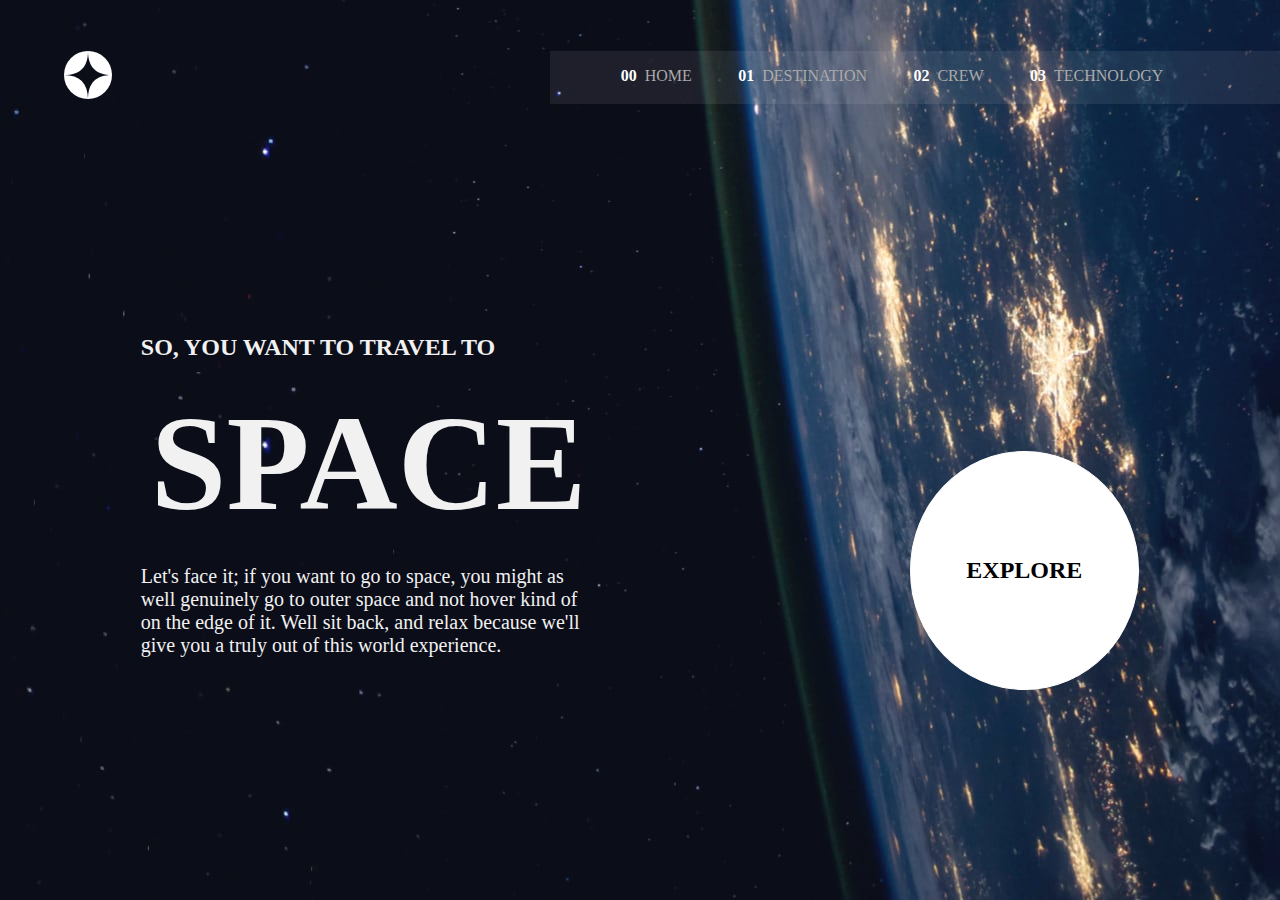
==== index.html @ 0bf23612 "nav spacing and padding issues fixed" ====
<!DOCTYPE html>
<html lang="en">
<head>
    <meta charset="UTF-8">
    <meta http-equiv="X-UA-Compatible" content="IE=edge">
    <meta name="viewport" content="width=device-width, initial-scale=1.0">
    <link rel="stylesheet" href="./Styles/home.css">
    <title>Space Tourism</title>
</head>
<body>
    <nav class="nav-container">
        <div class="nav-logo"><img src="./assets/images/shared/logo.svg" alt="" srcset=""></div>
        <div class="navbar">
            <div class="item-container">
                <div class="numbers-bold">00</div>
                <p class='nav-item'>HOME</p>
            </div>
            <div class="nav-spacer"></div>
            <div class="item-container">
                <div class="numbers-bold">01</div>
                <p class='nav-item'>DESTINATION</p>
            </div>
            <div class="nav-spacer"></div>
            <div class="item-container">
                <div class="numbers-bold">02</div>
                <p class='nav-item'>CREW</p>
            </div>
            <div class="nav-spacer"></div>
            <div class="item-container">
                <div class="numbers-bold">03</div>
                <P class='nav-item'>TECHNOLOGY</P>
            </div>
            <div class="nav-spacer"></div>
        </div>
    </nav>

    <div class="info-container">
        <div class="left-info-box">
            <h2 class="home-sub-header">SO, YOU WANT TO TRAVEL TO</h2>
            <h1 class="space-title">SPACE</h1>
            <p class="home-paragraph">
                Let's face it; if you want to go to space, you might as well 
                genuinely go to outer space and not hover kind of on the edge
                of it. Well sit back, and relax because we'll give you a 
                truly out of this world experience. 
            </p>
        </div>

        <div class="right-info-box">
            <div class="right-explorer-circle"><h2 class='explore'>EXPLORE</h2></div>
        </div>
    </div>
    
    <script src="./JS/app.js"></script>
</body>
</html>
---- Styles/home.css ----
* {
    margin: 0;
    padding: 0;
    box-sizing: border-box;
    color: #f1f1f1;
}

body {
    max-height: 100vh;
    background: url('../assets/images/home/background-home-desktop.jpg') no-repeat center center fixed;
    -webkit-background-size: cover;
    -moz-background-size: cover;
    -o-background-size: cover;
    background-size: cover;
}

.nav-container {
    width: 95%;
    margin: 51px auto 0 5%;
    display: flex;
    justify-content: space-between;
}

.nav-logo {
    cursor: pointer;
}

.navbar {
    width: 60%;
    display: flex;
    color: #f1f1f1;
    background-color: rgba(255,255,255,0.08);
    justify-content: center;
    align-items: center;
}

.item-container {
    display: flex;
    padding: 1rem 0;
    border-bottom: 3px solid transparent;
}

.item-container:hover {
    cursor: pointer;
    border-bottom: 3px solid #fff;
}

.numbers-bold {
    color: #fff;
    font-weight: bold;
    padding-right: .5rem;
}

.nav-item {
    color: #aaa;
}

.nav-spacer {
    padding-right: 2.9rem;
}

.info-container {
    width: 78%;
    margin: 18% auto 0 auto;
    display: flex;
    justify-content: space-between;
}

.left-info-box {
    max-width: 44.5%;
}

.space-title {
    margin: 1.5rem 0 1.5rem 10px;
    font-size: 8.5rem;
}

.home-paragraph {
    font-size: 20px;
}

.right-info-box {
    width: 23%;
    height: 23%;
    margin: 7.3125rem 0 0 0;
}

.right-explorer-circle {
    background-color: #fff;
    border: 1px solid #fff;
    border-radius: 50%;
    text-align: center;
    margin: auto;
}

.explore {
    color: #000;
    padding: 46% 11%;
}
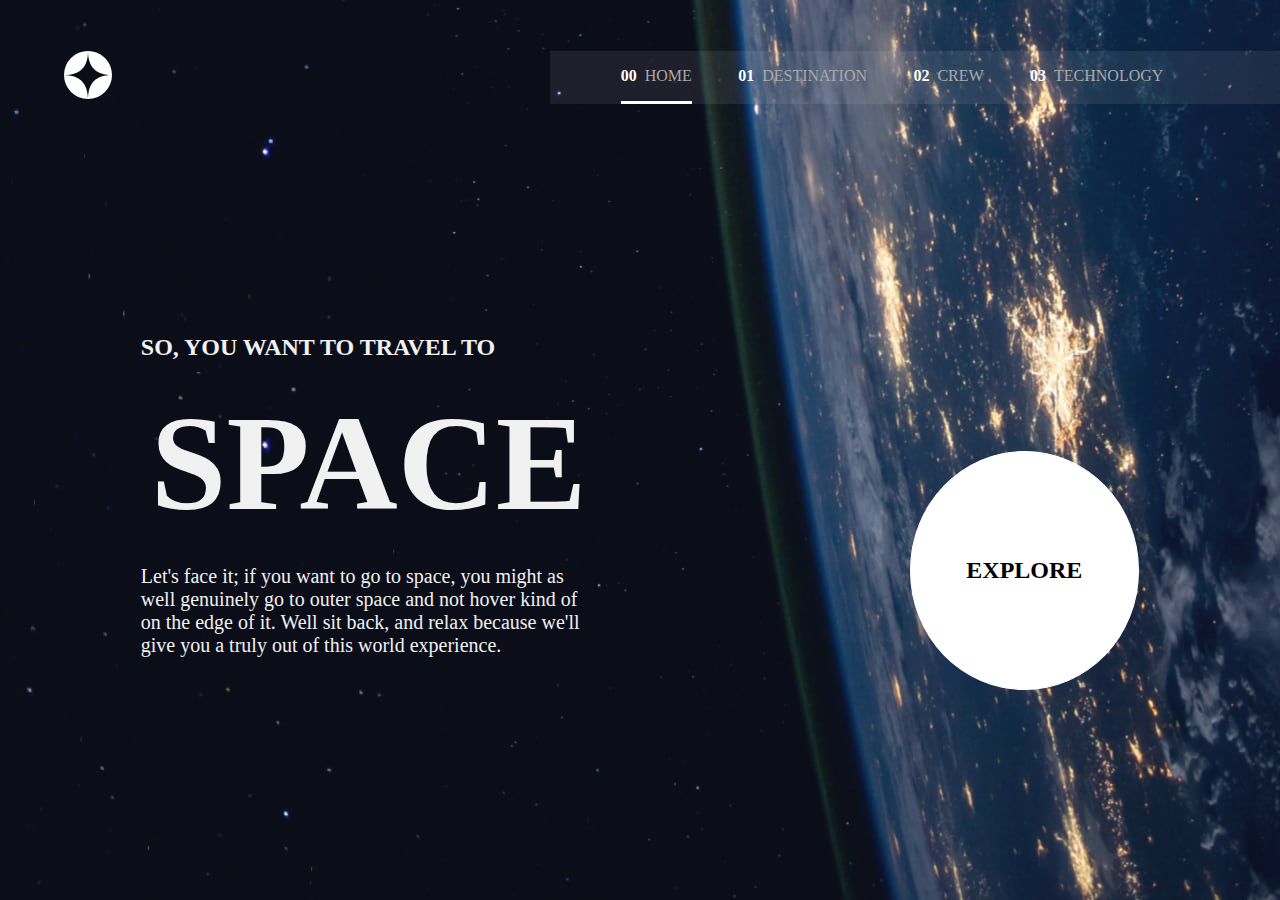
==== commit 936d904e: "crew.html semi-created and styled; page not dynamic" ====
--- a/index.html
+++ b/index.html
@@ -11,19 +11,19 @@
     <nav class="nav-container">
         <div class="nav-logo"><img src="./assets/images/shared/logo.svg" alt="" srcset=""></div>
         <div class="navbar">
-            <div class="item-container">
+            <div class="item-container current-page">
                 <div class="numbers-bold">00</div>
-                <p class='nav-item'>HOME</p>
+                <a href="./index.html"><p class='nav-item'>HOME</p></a>
             </div>
             <div class="nav-spacer"></div>
             <div class="item-container">
                 <div class="numbers-bold">01</div>
-                <p class='nav-item'>DESTINATION</p>
+                <a href="./destination.html"><p class='nav-item'>DESTINATION</p></a>
             </div>
             <div class="nav-spacer"></div>
             <div class="item-container">
                 <div class="numbers-bold">02</div>
-                <p class='nav-item'>CREW</p>
+                <a href="./crew.html"><p class='nav-item'>CREW</p></a>
             </div>
             <div class="nav-spacer"></div>
             <div class="item-container">
--- a/Styles/home.css
+++ b/Styles/home.css
@@ -45,10 +45,18 @@
     border-bottom: 3px solid #fff;
 }
 
+.current-page {
+    border-bottom: 3px solid #fff;   
+}
+
 .numbers-bold {
     color: #fff;
     font-weight: bold;
     padding-right: .5rem;
+}
+
+a {
+    text-decoration: none;
 }
 
 .nav-item {
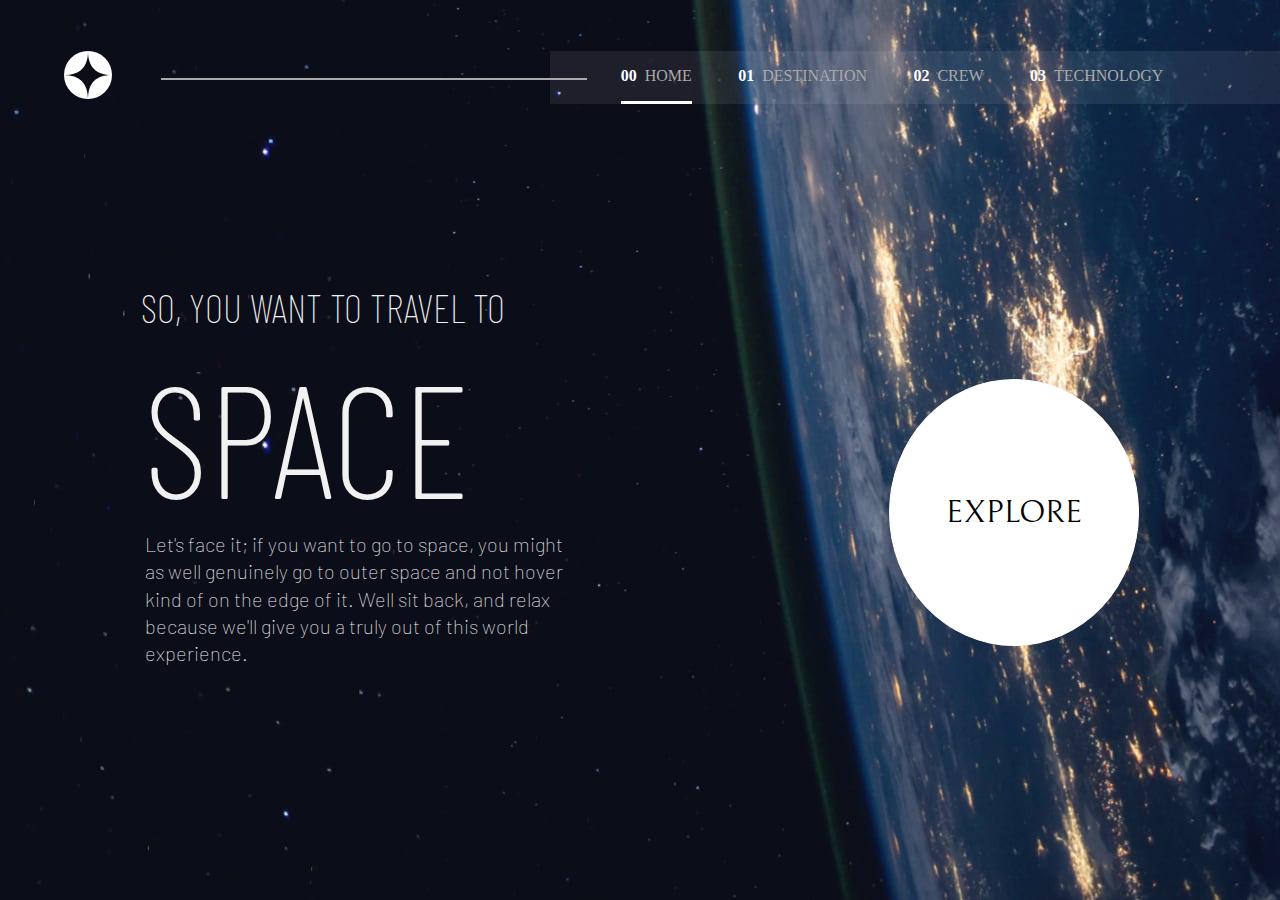
==== commit 42df718b: "desktop styling completed" ====
--- a/index.html
+++ b/index.html
@@ -4,32 +4,44 @@
     <meta charset="UTF-8">
     <meta http-equiv="X-UA-Compatible" content="IE=edge">
     <meta name="viewport" content="width=device-width, initial-scale=1.0">
+    <link href="https://fonts.googleapis.com/css2?family=Barlow&family=Barlow+Condensed&family=Bellefair&display=swap" rel="stylesheet">
+    <link rel="stylesheet" href="./Styles/fonts.css">
     <link rel="stylesheet" href="./Styles/home.css">
+    <link rel="stylesheet" href="./Styles/navbar.css">
     <title>Space Tourism</title>
 </head>
 <body>
     <nav class="nav-container">
-        <div class="nav-logo"><img src="./assets/images/shared/logo.svg" alt="" srcset=""></div>
+        <div class="nav-logo"><a href="./index.html"><img src="./assets/images/shared/logo.svg" alt="" srcset=""></a></div>
+        <div class="nav-line"></div>
         <div class="navbar">
-            <div class="item-container current-page">
-                <div class="numbers-bold">00</div>
-                <a href="./index.html"><p class='nav-item'>HOME</p></a>
-            </div>
+            <a href="./index.html">
+                <div class="item-container current-page">
+                    <div class="numbers-bold">00</div>
+                    <a href="./index.html"><p class='nav-item'>HOME</p></a>
+                </div>
+            </a>
             <div class="nav-spacer"></div>
-            <div class="item-container">
-                <div class="numbers-bold">01</div>
-                <a href="./destination.html"><p class='nav-item'>DESTINATION</p></a>
-            </div>
+            <a href="./destination.html">
+                <div class="item-container">
+                    <div class="numbers-bold">01</div>
+                    <a href="./destination.html"><p class='nav-item'>DESTINATION</p></a>
+                </div>
+            </a>
             <div class="nav-spacer"></div>
-            <div class="item-container">
-                <div class="numbers-bold">02</div>
-                <a href="./crew.html"><p class='nav-item'>CREW</p></a>
-            </div>
+            <a href="./crew.html">
+                <div class="item-container">
+                    <div class="numbers-bold">02</div>
+                    <a href="./crew.html"><p class='nav-item'>CREW</p></a>
+                </div>
+            </a>
             <div class="nav-spacer"></div>
-            <div class="item-container">
-                <div class="numbers-bold">03</div>
-                <P class='nav-item'>TECHNOLOGY</P>
-            </div>
+            <a href="./tech.html">
+                <div class="item-container">
+                    <div class="numbers-bold">03</div>
+                    <a href="./tech.html"><P class='nav-item'>TECHNOLOGY</P></a>
+                </div>
+            </a>
             <div class="nav-spacer"></div>
         </div>
     </nav>
--- a/Styles/fonts.css
+++ b/Styles/fonts.css
@@ -0,0 +1,18 @@
+h2 {
+    font-family: 'Barlow Condensed', sans-serif;
+    font-style: normal;
+    font-weight: 100;
+}
+
+.space-title {
+    font-family: 'Barlow Condensed', sans-serif;
+    font-style: normal;
+    font-weight: 200;
+}
+
+.info,
+.home-paragraph {
+    font-family: 'Barlow', sans-serif;
+    font-weight: 100;
+    line-height: 1.7rem;
+}--- a/Styles/home.css
+++ b/Styles/home.css
@@ -69,7 +69,7 @@
 
 .info-container {
     width: 78%;
-    margin: 18% auto 0 auto;
+    margin: 14% auto 0 auto;
     display: flex;
     justify-content: space-between;
 }
@@ -79,18 +79,24 @@
 }
 
 .space-title {
-    margin: 1.5rem 0 1.5rem 10px;
-    font-size: 8.5rem;
+    margin: .5rem 0 0 3px;
+    font-size: 10rem;
+}
+
+.home-sub-header {
+    font-size: 2.5rem;
+    font-weight: 100;
 }
 
 .home-paragraph {
     font-size: 20px;
+    margin-left: 4px;
 }
 
 .right-info-box {
-    width: 23%;
-    height: 23%;
-    margin: 7.3125rem 0 0 0;
+    width: 250px;
+    height: 250px;
+    margin: 6rem 0 0 0;
 }
 
 .right-explorer-circle {
@@ -102,6 +108,10 @@
 }
 
 .explore {
+    padding: 46% 11%;
     color: #000;
-    padding: 46% 11%;
+    font-size: 2rem;
+    font-family: 'Bellefair', serif;
+    font-style: normal;
+    font-weight: 100;
 }--- a/Styles/navbar.css
+++ b/Styles/navbar.css
@@ -0,0 +1,72 @@
+* {
+    margin: 0;
+    padding: 0;
+    box-sizing: border-box;
+    color: #f1f1f1;
+}
+
+.nav-container {
+    width: 95%;
+    margin: 51px auto 0 5%;
+    display: flex;
+    justify-content: space-between;
+    position: relative;
+}
+
+.nav-logo {
+    cursor: pointer;
+}
+
+.nav-line {
+    position: absolute;
+    top: 51%;
+    left: 8%;
+    width: 426px;
+    height: 1px;
+    border: 1px solid #aaa;
+    z-index: 1;
+}
+
+.navbar {
+    width: 60%;
+    display: flex;
+    color: #f1f1f1;
+    background-color: rgba(255,255,255,0.08);
+    justify-content: center;
+    align-items: center;
+}
+
+.item-container {
+    display: flex;
+    padding: 1rem 0;
+    border-bottom: 3px solid transparent;
+}
+
+.item-container:hover {
+    cursor: pointer;
+    border-bottom: 3px solid #fff;
+    transition: all .2s ease-in;
+}
+
+.current-page {
+    border-bottom: 3px solid #fff; 
+    transition: all .2s ease-in;
+}
+
+.numbers-bold {
+    color: #fff;
+    font-weight: bold;
+    padding-right: .5rem;
+}
+
+a {
+    text-decoration: none;
+}
+
+.nav-item {
+    color: #aaa;
+}
+
+.nav-spacer {
+    padding-right: 2.9rem;
+}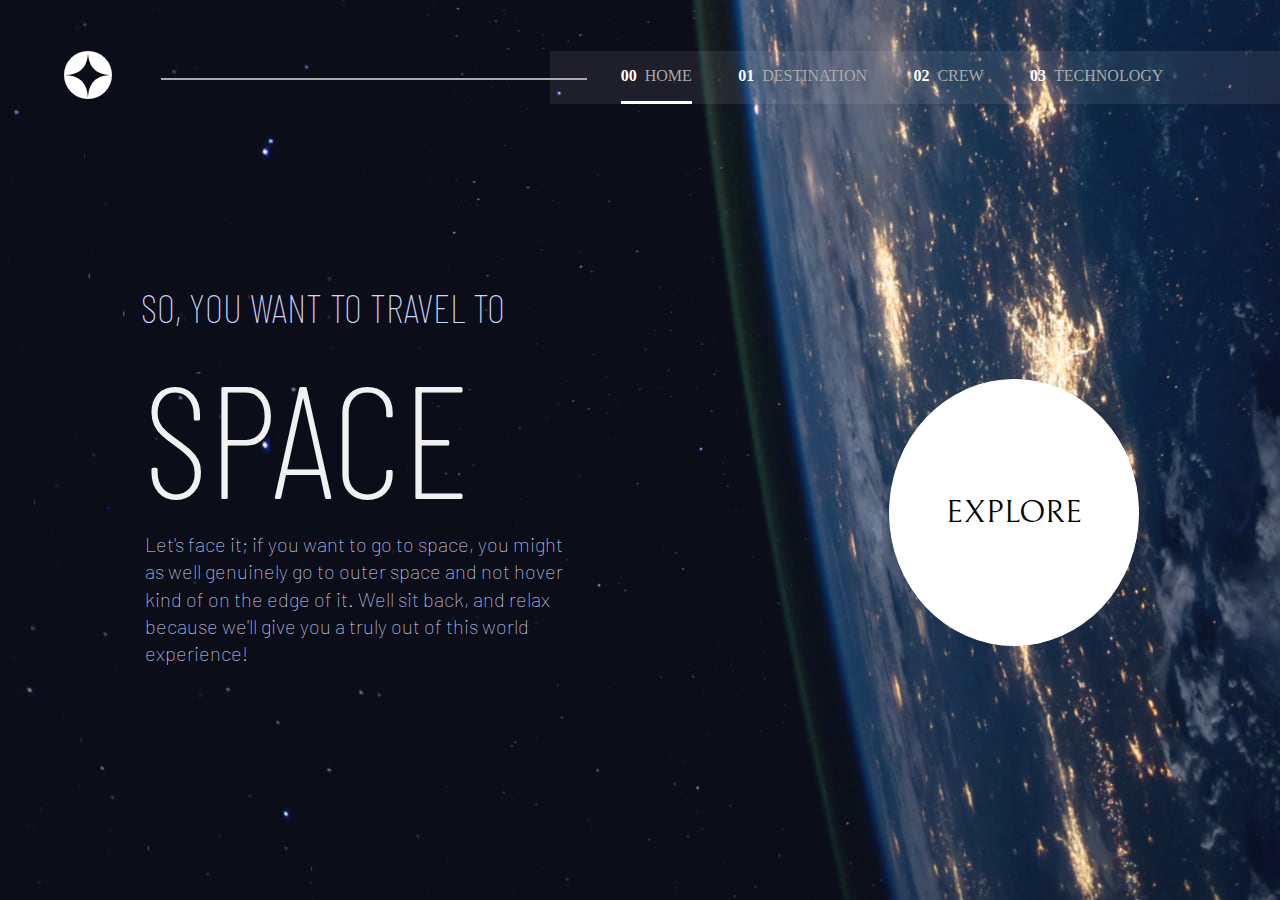
==== commit ca835e74: "mobile, tablet, and desktop styling completed." ====
--- a/index.html
+++ b/index.html
@@ -5,46 +5,91 @@
     <meta http-equiv="X-UA-Compatible" content="IE=edge">
     <meta name="viewport" content="width=device-width, initial-scale=1.0">
     <link href="https://fonts.googleapis.com/css2?family=Barlow&family=Barlow+Condensed&family=Bellefair&display=swap" rel="stylesheet">
+    <link rel="stylesheet" href="https://cdnjs.cloudflare.com/ajax/libs/font-awesome/6.0.0-beta2/css/all.min.css" integrity="sha512-YWzhKL2whUzgiheMoBFwW8CKV4qpHQAEuvilg9FAn5VJUDwKZZxkJNuGM4XkWuk94WCrrwslk8yWNGmY1EduTA==" crossorigin="anonymous" referrerpolicy="no-referrer" />
     <link rel="stylesheet" href="./Styles/fonts.css">
+    <link rel="stylesheet" href="./Styles/breakpoints.css">
     <link rel="stylesheet" href="./Styles/home.css">
     <link rel="stylesheet" href="./Styles/navbar.css">
-    <title>Space Tourism</title>
+    <title>Space Tourism | Home</title>
 </head>
 <body>
-    <nav class="nav-container">
-        <div class="nav-logo"><a href="./index.html"><img src="./assets/images/shared/logo.svg" alt="" srcset=""></a></div>
-        <div class="nav-line"></div>
-        <div class="navbar">
+    <div class="desktop-navbar">
+        <nav class="nav-container">
+            <div class="nav-logo"><a href="./index.html"><img src="./assets/images/shared/logo.svg" alt="" srcset=""></a></div>
+            <div class="nav-line"></div>
+            <div class="navbar">
+                <a href="./index.html">
+                    <div class="item-container current-page">
+                        <div class="numbers-bold">00</div>
+                        <a href="./index.html"><p class='nav-item'>HOME</p></a>
+                    </div>
+                </a>
+                <div class="nav-spacer"></div>
+                <a href="./destination.html">
+                    <div class="item-container">
+                        <div class="numbers-bold">01</div>
+                        <a href="./destination.html"><p class='nav-item'>DESTINATION</p></a>
+                    </div>
+                </a>
+                <div class="nav-spacer"></div>
+                <a href="./crew.html">
+                    <div class="item-container">
+                        <div class="numbers-bold">02</div>
+                        <a href="./crew.html"><p class='nav-item'>CREW</p></a>
+                    </div>
+                </a>
+                <div class="nav-spacer"></div>
+                <a href="./tech.html">
+                    <div class="item-container">
+                        <div class="numbers-bold">03</div>
+                        <a href="./tech.html"><P class='nav-item'>TECHNOLOGY</P></a>
+                    </div>
+                </a>
+                <div class="nav-spacer"></div>
+            </div>
+        </nav>
+    </div>
+
+    <div class="mobile-navbar">
+        <div class="nav-logo"><a href="./index.html"><img src="./assets/images/shared/logo.svg" alt="space logo" class='logo-img' srcset=""></a></div>
+
+        <div class="hamburger-menu ">
+            <div class="line"></div>
+            <div class="line"></div>
+            <div class="line"></div>
+        </div>
+
+        <div class="opened-menu hide">
+            <div class="x-btn">
+                <div class="fa-solid fa-xmark"></div>
+            </div>
+
             <a href="./index.html">
-                <div class="item-container current-page">
-                    <div class="numbers-bold">00</div>
-                    <a href="./index.html"><p class='nav-item'>HOME</p></a>
+                <div class="mobile-item-container">
+                    <div class="mobile-numbers-bold">00</div>
+                    <p class="mobile-nav-item">HOME</p>
                 </div>
             </a>
-            <div class="nav-spacer"></div>
             <a href="./destination.html">
-                <div class="item-container">
-                    <div class="numbers-bold">01</div>
-                    <a href="./destination.html"><p class='nav-item'>DESTINATION</p></a>
+                <div class="mobile-item-container">
+                    <div class="mobile-numbers-bold">01</div>
+                    <p class="mobile-nav-item">DESTINATION</p>
                 </div>
             </a>
-            <div class="nav-spacer"></div>
             <a href="./crew.html">
-                <div class="item-container">
-                    <div class="numbers-bold">02</div>
-                    <a href="./crew.html"><p class='nav-item'>CREW</p></a>
+                <div class="mobile-item-container">
+                    <div class="mobile-numbers-bold">02</div>
+                    <p class="mobile-nav-item">CREW</p>
                 </div>
             </a>
-            <div class="nav-spacer"></div>
             <a href="./tech.html">
-                <div class="item-container">
-                    <div class="numbers-bold">03</div>
-                    <a href="./tech.html"><P class='nav-item'>TECHNOLOGY</P></a>
+                <div class="mobile-item-container">
+                    <div class="mobile-numbers-bold">03</div>
+                    <p class="mobile-nav-item">TECHNOLOGY</p>
                 </div>
             </a>
-            <div class="nav-spacer"></div>
         </div>
-    </nav>
+    </div>
 
     <div class="info-container">
         <div class="left-info-box">
@@ -54,7 +99,7 @@
                 Let's face it; if you want to go to space, you might as well 
                 genuinely go to outer space and not hover kind of on the edge
                 of it. Well sit back, and relax because we'll give you a 
-                truly out of this world experience. 
+                truly out of this world experience!
             </p>
         </div>
 
--- a/Styles/fonts.css
+++ b/Styles/fonts.css
@@ -10,8 +10,13 @@
     font-weight: 200;
 }
 
+.home-sub-header {
+    color: #D0D6F9;
+}
+
 .info,
 .home-paragraph {
+    color: #D0D6F9;
     font-family: 'Barlow', sans-serif;
     font-weight: 100;
     line-height: 1.7rem;
--- a/Styles/breakpoints.css
+++ b/Styles/breakpoints.css
@@ -0,0 +1,6 @@
+/* ------- Phone Styling ------- */
+@media only screen and (max-width: 600px) {
+    .nav-line {
+        display: none;
+    }
+}--- a/Styles/home.css
+++ b/Styles/home.css
@@ -1,117 +1,236 @@
-* {
-    margin: 0;
-    padding: 0;
-    box-sizing: border-box;
-    color: #f1f1f1;
+/* ------- Laptop Styling ------- */
+@media only screen and (min-width: 996px) {
+    * {
+        margin: 0;
+        padding: 0;
+        box-sizing: border-box;
+        color: #f1f1f1;
+    }
+    
+    body {
+        max-height: 100vh;
+        background: url('../assets/images/home/background-home-desktop.jpg') no-repeat center center fixed;
+        -webkit-background-size: cover;
+        -moz-background-size: cover;
+        -o-background-size: cover;
+        background-size: cover;
+    }
+    
+    .nav-container {
+        width: 95%;
+        margin: 51px auto 0 5%;
+        display: flex;
+        justify-content: space-between;
+    }
+    
+    .nav-logo {
+        cursor: pointer;
+    }
+    
+    .navbar {
+        width: 60%;
+        display: flex;
+        color: #f1f1f1;
+        background-color: rgba(255,255,255,0.08);
+        justify-content: center;
+        align-items: center;
+    }
+    
+    .item-container {
+        display: flex;
+        padding: 1rem 0;
+        border-bottom: 3px solid transparent;
+    }
+    
+    .item-container:hover {
+        cursor: pointer;
+        border-bottom: 3px solid #fff;
+    }
+    
+    .current-page {
+        border-bottom: 3px solid #fff;   
+    }
+    
+    .numbers-bold {
+        color: #fff;
+        font-weight: bold;
+        padding-right: .5rem;
+    }
+    
+    a {
+        text-decoration: none;
+    }
+    
+    .nav-item {
+        color: #aaa;
+    }
+    
+    .nav-spacer {
+        padding-right: 2.9rem;
+    }
+    
+    .info-container {
+        width: 78%;
+        margin: 14% auto 0 auto;
+        display: flex;
+        justify-content: space-between;
+    }
+    
+    .left-info-box {
+        max-width: 44.5%;
+    }
+    
+    .space-title {
+        margin: .5rem 0 0 3px;
+        font-size: 10rem;
+    }
+    
+    .home-sub-header {
+        font-size: 2.5rem;
+        font-weight: 100;
+    }
+    
+    .home-paragraph {
+        font-size: 20px;
+        margin-left: 4px;
+    }
+    
+    .right-info-box {
+        width: 250px;
+        height: 250px;
+        margin: 6rem 0 0 0;
+    }
+    
+    .right-explorer-circle {
+        background-color: #fff;
+        border: 1px solid #fff;
+        border-radius: 50%;
+        text-align: center;
+        margin: auto;
+    }
+    
+    .explore {
+        padding: 46% 11%;
+        color: #000;
+        font-size: 2rem;
+        font-family: 'Bellefair', serif;
+        font-style: normal;
+        font-weight: 100;
+    }
 }
 
-body {
-    max-height: 100vh;
-    background: url('../assets/images/home/background-home-desktop.jpg') no-repeat center center fixed;
-    -webkit-background-size: cover;
-    -moz-background-size: cover;
-    -o-background-size: cover;
-    background-size: cover;
+/* ------- Tablet Styling ------- */
+@media only screen and (max-width: 995px) {
+    body {
+        max-height: 100vh;
+        background: url('../assets/images/home/background-home-tablet.jpg') no-repeat center center fixed;
+        -webkit-background-size: cover;
+        -moz-background-size: cover;
+        -o-background-size: cover;
+        background-size: cover;
+    }
+
+    .info-container {
+        width: 80%;
+        margin: 0 auto;
+        display: flex;
+        flex-direction: column;
+        justify-content: center;
+        align-items: center;
+    }
+
+    .left-info-box {
+        width: 100%;
+        text-align: center;
+    }
+
+    .home-sub-header {
+        color: #D0D6F9;
+        margin: 4rem 0 1.58rem 0;
+    }
+
+    .space-title {
+        font-size: 10rem;
+    }
+
+    .home-paragraph {
+        width: 60%;
+        color: #D0D6F9;
+        margin: -20px auto 0 auto;
+        font-family: 'Barlow', sans-serif;
+        font-weight: 100;
+        line-height: 1.7rem;
+    }
+
+    .right-info-box {
+        width: 225px;
+        height: 225px;
+        margin: 12rem 0 0 0;
+    }
+    
+    .right-explorer-circle {
+        background-color: #fff;
+        border: 1px solid #fff;
+        border-radius: 50%;
+        text-align: center;
+        margin: auto;
+    }
+    
+    .explore {
+        padding: 46% 11%;
+        color: #000;
+        font-size: 2rem;
+        font-family: 'Bellefair', serif;
+        font-style: normal;
+        font-weight: 100;
+    }
 }
 
-.nav-container {
-    width: 95%;
-    margin: 51px auto 0 5%;
-    display: flex;
-    justify-content: space-between;
+@media only screen and (max-width: 767px) {
+    body {
+        max-height: 100vh;
+        background: url('../assets/images/home/background-home-mobile.jpg') no-repeat center center fixed;
+        -webkit-background-size: cover;
+        -moz-background-size: cover;
+        -o-background-size: cover;
+        background-size: cover;
+    }
+
+    .home-sub-header {
+        margin-bottom: 0;
+    }
+
+    .space-title {
+        font-size: 5rem;
+    }
+
+    .home-paragraph {
+        width: 100%;
+        font-size: .89rem;
+        margin-top: .8rem;
+        text-align: center;
+    }
+
+    .right-info-box {
+        width: 150px;
+        height: 150px;
+        margin: 3rem 0 0 0;
+    }
+
+    .explore {
+        padding: 42% 11%;
+        font-size: 1.25rem;
+    }
 }
 
-.nav-logo {
-    cursor: pointer;
-}
-
-.navbar {
-    width: 60%;
-    display: flex;
-    color: #f1f1f1;
-    background-color: rgba(255,255,255,0.08);
-    justify-content: center;
-    align-items: center;
-}
-
-.item-container {
-    display: flex;
-    padding: 1rem 0;
-    border-bottom: 3px solid transparent;
-}
-
-.item-container:hover {
-    cursor: pointer;
-    border-bottom: 3px solid #fff;
-}
-
-.current-page {
-    border-bottom: 3px solid #fff;   
-}
-
-.numbers-bold {
-    color: #fff;
-    font-weight: bold;
-    padding-right: .5rem;
-}
-
-a {
-    text-decoration: none;
-}
-
-.nav-item {
-    color: #aaa;
-}
-
-.nav-spacer {
-    padding-right: 2.9rem;
-}
-
-.info-container {
-    width: 78%;
-    margin: 14% auto 0 auto;
-    display: flex;
-    justify-content: space-between;
-}
-
-.left-info-box {
-    max-width: 44.5%;
-}
-
-.space-title {
-    margin: .5rem 0 0 3px;
-    font-size: 10rem;
-}
-
-.home-sub-header {
-    font-size: 2.5rem;
-    font-weight: 100;
-}
-
-.home-paragraph {
-    font-size: 20px;
-    margin-left: 4px;
-}
-
-.right-info-box {
-    width: 250px;
-    height: 250px;
-    margin: 6rem 0 0 0;
-}
-
-.right-explorer-circle {
-    background-color: #fff;
-    border: 1px solid #fff;
-    border-radius: 50%;
-    text-align: center;
-    margin: auto;
-}
-
-.explore {
-    padding: 46% 11%;
-    color: #000;
-    font-size: 2rem;
-    font-family: 'Bellefair', serif;
-    font-style: normal;
-    font-weight: 100;
+/* Desktop Styling */
+@media only screen and (min-width: 1439px) {
+    .home-sub-header,
+    .home-paragraph {
+        color: #D0D6F9;
+    }
+
+    .right-explorer-circle {
+        margin-top: 2rem;
+    }
 }--- a/Styles/navbar.css
+++ b/Styles/navbar.css
@@ -1,72 +1,271 @@
-* {
-    margin: 0;
-    padding: 0;
-    box-sizing: border-box;
-    color: #f1f1f1;
+/* ------- Laptop Styling ------- */
+@media only screen and (min-width: 992px) {
+    * {
+        margin: 0;
+        padding: 0;
+        box-sizing: border-box;
+        color: #f1f1f1;
+    }
+
+    .mobile-navbar {
+        display: none;
+    }
+    
+    .nav-container {
+        width: 95%;
+        margin: 51px auto 0 5%;
+        display: flex;
+        justify-content: space-between;
+        position: relative;
+    }
+    
+    .nav-logo {
+        cursor: pointer;
+    }
+    
+    .nav-line {
+        position: absolute;
+        top: 51%;
+        left: 8%;
+        width: 426px;
+        height: 1px;
+        border: 1px solid #aaa;
+        z-index: 1;
+    }
+    
+    .navbar {
+        width: 60%;
+        display: flex;
+        color: #f1f1f1;
+        background-color: rgba(255,255,255,0.08);
+        justify-content: center;
+        align-items: center;
+    }
+    
+    .item-container {
+        display: flex;
+        padding: 1rem 0;
+        border-bottom: 3px solid transparent;
+    }
+    
+    .item-container:hover {
+        cursor: pointer;
+        border-bottom: 3px solid #fff;
+        transition: all .2s ease-in;
+    }
+    
+    .current-page {
+        border-bottom: 3px solid #fff; 
+        transition: all .2s ease-in;
+    }
+    
+    .numbers-bold {
+        color: #fff;
+        font-weight: bold;
+        padding-right: .5rem;
+    }
+    
+    a {
+        text-decoration: none;
+    }
+    
+    .nav-item {
+        color: #aaa;
+    }
+    
+    .nav-spacer {
+        padding-right: 2.9rem;
+    }
 }
 
-.nav-container {
-    width: 95%;
-    margin: 51px auto 0 5%;
-    display: flex;
-    justify-content: space-between;
-    position: relative;
+/* ------- Tablet Styling ------- */
+@media only screen and (max-width: 995px) {
+    * {
+        margin: 0;
+        padding: 0;
+        box-sizing: border-box;
+        color: #f1f1f1;
+    }
+
+    .mobile-navbar,
+    .hide {
+        display: none;
+    }
+    
+    .nav-container {
+        width: 95%;
+        margin: 51px auto 0 5%;
+        display: flex;
+        justify-content: space-between;
+        position: relative;
+    }
+    
+    .nav-logo {
+        cursor: pointer;
+    }
+
+    .nav-line,
+    .numbers-bold,
+    .nav-spacer {
+        display: none;
+    }
+
+    .navbar {
+        width: 60%;
+        display: flex;
+        color: #f1f1f1;
+        background-color: rgba(255,255,255,0.08);
+        justify-content: center;
+        align-items: center;
+    }
+
+    .nav-item {
+        margin-left: 1.5rem;
+    }
+
+    .item-container {
+        display: flex;
+        padding: 1rem 0;
+        border-bottom: 3px solid transparent;
+    }
+    
+    .item-container:hover {
+        cursor: pointer;
+        border-bottom: 3px solid #fff;
+        transition: all .2s ease-in;
+    }
+    
+    .current-page {
+        border-bottom: 3px solid #fff; 
+        transition: all .2s ease-in;
+    }
+    
+    .numbers-bold {
+        color: #fff;
+        font-weight: bold;
+        padding-right: .5rem;
+    }
+    
+    a {
+        text-decoration: none;
+    }
 }
 
-.nav-logo {
-    cursor: pointer;
+@media only screen and (max-width: 767px) {
+    * {
+        margin: 0;
+        padding: 0;
+        box-sizing: border-box;
+        color: #f1f1f1;
+    }
+
+    .desktop-navbar,
+    .hide {
+        display: none;
+    }
+
+    .nav-container {
+        margin-top: 51px;
+    }
+
+    .mobile-navbar {
+        width: 95%;
+        min-height: 4.05rem;
+        margin: 0 auto;
+        display: flex;
+        justify-content: space-between;
+        position: relative;
+    }
+
+    .nav-logo,
+    .logo-img {
+        width: 40px;
+        height: 40px;
+        margin-top: 17px;
+    }
+
+    .nav-logo:hover {
+        cursor: pointer;
+    }
+
+    .hamburger-menu {
+        width: 30px;
+        margin: 40px 26px 0 0;
+    }
+
+    .line {
+        width: 100%;
+        height: 4px;
+        background-color: #fff;
+        border: 1px solid #fff;
+        margin-bottom: .4rem;
+    }
+
+    .line:last-child,
+    .x-line-two {
+        margin-bottom: 0;
+    }
+
+    .opened-menu {
+        width: 66.2%;
+        height: 100vh;
+        left: 8rem;
+        position: absolute;
+        backdrop-filter: blur(20px);
+        animation: display-menu .23s ease-in;
+        z-index: 10;
+    }
+
+    .x-btn {
+        width: 100%;
+        margin-top: 31px;
+        display: flex;
+        justify-content: flex-end;
+    }
+
+    .fa-xmark {
+        color: #fff;
+        margin-right: 26px;
+        margin-bottom: 2.25rem;
+        font-size: 2.425rem;
+    }
+
+    .fa-xmark:hover {
+        cursor: pointer;
+    }
+
+    .mobile-item-container {
+        width: 80%;
+        display: flex;
+        margin: 0 0 1.25rem 1.88rem;
+    }
+
+    .mobile-item-container:hover {
+        cursor: pointer;
+    }
+
+    .mobile-numbers-bold {
+        margin-right: .8rem
+    }
+
+    @keyframes display-menu {
+        0% {
+            left: 0rem;
+        }
+
+        50% {
+            left: 4rem;
+        }
+
+        100% {
+            left: 8rem
+        }
+    }
 }
 
-.nav-line {
-    position: absolute;
-    top: 51%;
-    left: 8%;
-    width: 426px;
-    height: 1px;
-    border: 1px solid #aaa;
-    z-index: 1;
-}
-
-.navbar {
-    width: 60%;
-    display: flex;
-    color: #f1f1f1;
-    background-color: rgba(255,255,255,0.08);
-    justify-content: center;
-    align-items: center;
-}
-
-.item-container {
-    display: flex;
-    padding: 1rem 0;
-    border-bottom: 3px solid transparent;
-}
-
-.item-container:hover {
-    cursor: pointer;
-    border-bottom: 3px solid #fff;
-    transition: all .2s ease-in;
-}
-
-.current-page {
-    border-bottom: 3px solid #fff; 
-    transition: all .2s ease-in;
-}
-
-.numbers-bold {
-    color: #fff;
-    font-weight: bold;
-    padding-right: .5rem;
-}
-
-a {
-    text-decoration: none;
-}
-
-.nav-item {
-    color: #aaa;
-}
-
-.nav-spacer {
-    padding-right: 2.9rem;
+/* Desktop Styling */
+@media only screen and (min-width: 1439px) {
+    .nav-line {
+        width: 29rem;
+    }
 }